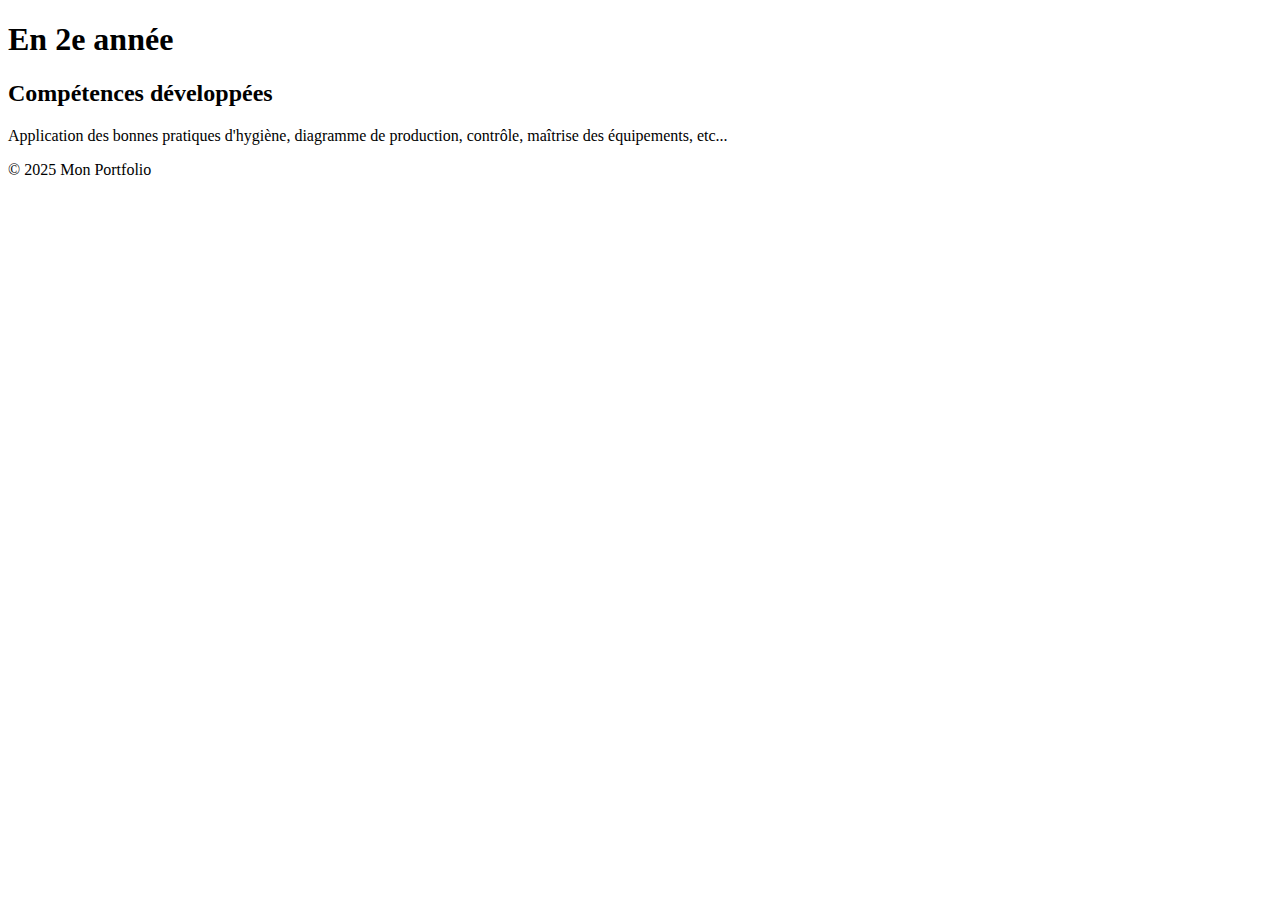
==== projet_2e_annee.html @ 0ee8945e "Create projet_2e_annee.html" ====
<!DOCTYPE html>
<html lang="fr">
<head>
    <meta charset="UTF-8">
    <meta name="viewport" content="width=device-width, initial-scale=1.0">
    <title>En 2e année</title>
    <link rel="stylesheet" href="style.css">
</head>
<body>
    <header>
        <h1>En 2e année</h1>
    </header>
    <section>
        <h2>Compétences développées</h2>
        <p>Application des bonnes pratiques d'hygiène, diagramme de production, contrôle, maîtrise des équipements, etc...</p>
    </section>
    <footer>
        <p>&copy; 2025 Mon Portfolio</p>
    </footer>
</body>
</html>
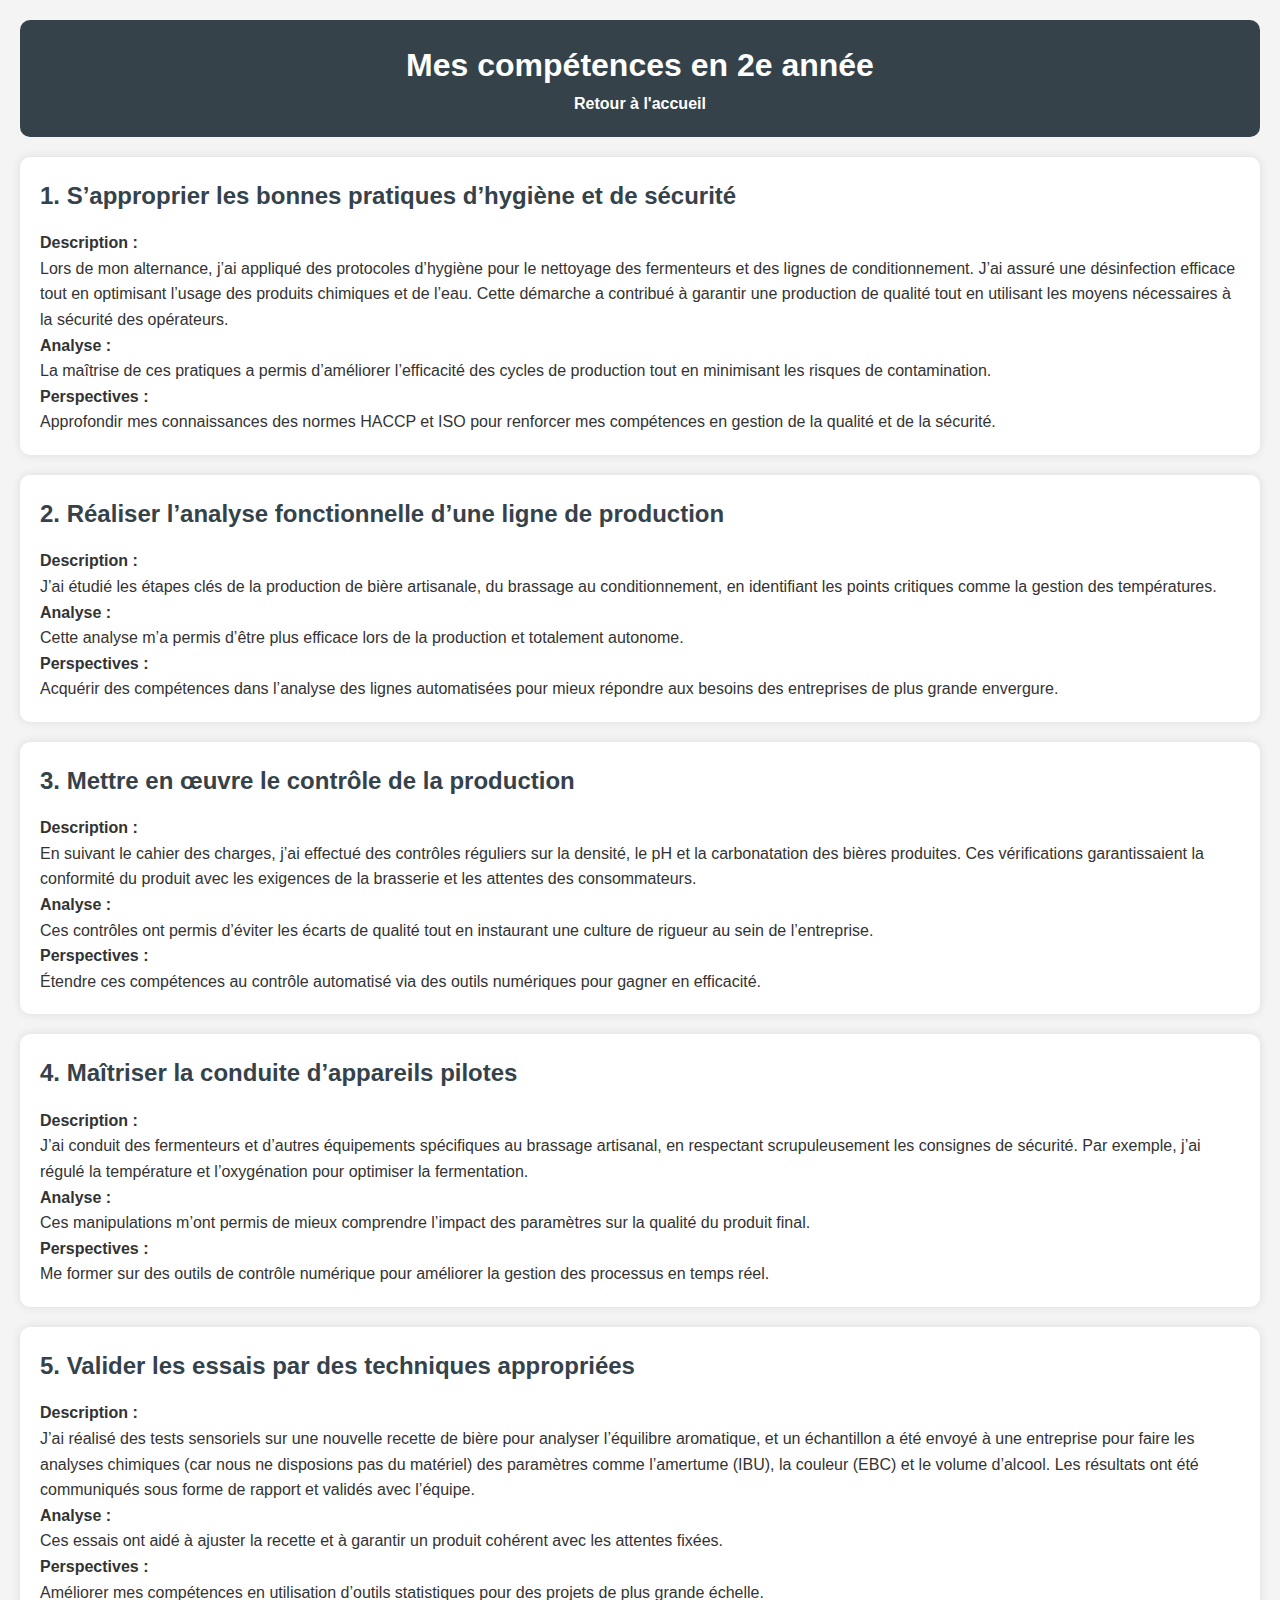
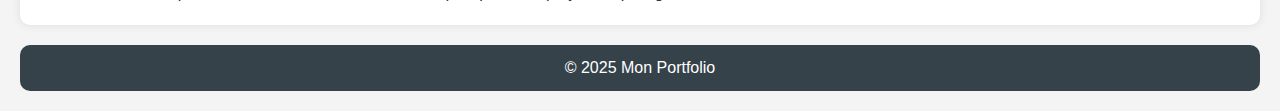
==== commit 72947cc9: "Update projet_2e_annee.html" ====
--- a/projet_2e_annee.html
+++ b/projet_2e_annee.html
@@ -8,12 +8,74 @@
 </head>
 <body>
     <header>
-        <h1>En 2e année</h1>
+        <h1>Mes compétences en 2e année</h1>
+        <nav>
+            <ul>
+                <li><a href="index.html">Retour à l'accueil</a></li>
+            </ul>
+        </nav>
     </header>
-    <section>
-        <h2>Compétences développées</h2>
-        <p>Application des bonnes pratiques d'hygiène, diagramme de production, contrôle, maîtrise des équipements, etc...</p>
+    
+    <section id="competence1">
+        <h2>1. S’approprier les bonnes pratiques d’hygiène et de sécurité</h2>
+        <p><strong>Description :</strong><br>
+        Lors de mon alternance, j’ai appliqué des protocoles d’hygiène pour le nettoyage des fermenteurs et des lignes de conditionnement. J’ai assuré une désinfection efficace tout en optimisant l’usage des produits chimiques et de l’eau. Cette démarche a contribué à garantir une production de qualité tout en utilisant les moyens nécessaires à la sécurité des opérateurs.</p>
+        
+        <p><strong>Analyse :</strong><br>
+        La maîtrise de ces pratiques a permis d’améliorer l’efficacité des cycles de production tout en minimisant les risques de contamination.</p>
+        
+        <p><strong>Perspectives :</strong><br>
+        Approfondir mes connaissances des normes HACCP et ISO pour renforcer mes compétences en gestion de la qualité et de la sécurité.</p>
     </section>
+
+    <section id="competence2">
+        <h2>2. Réaliser l’analyse fonctionnelle d’une ligne de production</h2>
+        <p><strong>Description :</strong><br>
+        J’ai étudié les étapes clés de la production de bière artisanale, du brassage au conditionnement, en identifiant les points critiques comme la gestion des températures.</p>
+        
+        <p><strong>Analyse :</strong><br>
+        Cette analyse m’a permis d’être plus efficace lors de la production et totalement autonome.</p>
+        
+        <p><strong>Perspectives :</strong><br>
+        Acquérir des compétences dans l’analyse des lignes automatisées pour mieux répondre aux besoins des entreprises de plus grande envergure.</p>
+    </section>
+
+    <section id="competence3">
+        <h2>3. Mettre en œuvre le contrôle de la production</h2>
+        <p><strong>Description :</strong><br>
+        En suivant le cahier des charges, j’ai effectué des contrôles réguliers sur la densité, le pH et la carbonatation des bières produites. Ces vérifications garantissaient la conformité du produit avec les exigences de la brasserie et les attentes des consommateurs.</p>
+        
+        <p><strong>Analyse :</strong><br>
+        Ces contrôles ont permis d’éviter les écarts de qualité tout en instaurant une culture de rigueur au sein de l’entreprise.</p>
+        
+        <p><strong>Perspectives :</strong><br>
+        Étendre ces compétences au contrôle automatisé via des outils numériques pour gagner en efficacité.</p>
+    </section>
+
+    <section id="competence4">
+        <h2>4. Maîtriser la conduite d’appareils pilotes</h2>
+        <p><strong>Description :</strong><br>
+        J’ai conduit des fermenteurs et d’autres équipements spécifiques au brassage artisanal, en respectant scrupuleusement les consignes de sécurité. Par exemple, j’ai régulé la température et l’oxygénation pour optimiser la fermentation.</p>
+        
+        <p><strong>Analyse :</strong><br>
+        Ces manipulations m’ont permis de mieux comprendre l’impact des paramètres sur la qualité du produit final.</p>
+        
+        <p><strong>Perspectives :</strong><br>
+        Me former sur des outils de contrôle numérique pour améliorer la gestion des processus en temps réel.</p>
+    </section>
+
+    <section id="competence5">
+        <h2>5. Valider les essais par des techniques appropriées</h2>
+        <p><strong>Description :</strong><br>
+        J’ai réalisé des tests sensoriels sur une nouvelle recette de bière pour analyser l’équilibre aromatique, et un échantillon a été envoyé à une entreprise pour faire les analyses chimiques (car nous ne disposions pas du matériel) des paramètres comme l’amertume (IBU), la couleur (EBC) et le volume d’alcool. Les résultats ont été communiqués sous forme de rapport et validés avec l’équipe.</p>
+        
+        <p><strong>Analyse :</strong><br>
+        Ces essais ont aidé à ajuster la recette et à garantir un produit cohérent avec les attentes fixées.</p>
+        
+        <p><strong>Perspectives :</strong><br>
+        Améliorer mes compétences en utilisation d’outils statistiques pour des projets de plus grande échelle.</p>
+    </section>
+
     <footer>
         <p>&copy; 2025 Mon Portfolio</p>
     </footer>
--- a/style.css
+++ b/style.css
@@ -0,0 +1,104 @@
+/* Reset CSS */
+* {
+    margin: 0;
+    padding: 0;
+    box-sizing: border-box;
+    font-family: Arial, sans-serif;
+}
+
+body {
+    background-color: #f4f4f4;
+    color: #333;
+    line-height: 1.6;
+    padding: 20px;
+}
+
+header {
+    background: #35424a;
+    color: #fff;
+    padding: 20px;
+    text-align: center;
+    border-radius: 10px;
+}
+
+nav ul {
+    list-style: none;
+    padding: 0;
+}
+
+nav ul li {
+    display: inline;
+    margin: 0 15px;
+}
+
+nav ul li a {
+    color: #fff;
+    text-decoration: none;
+    font-weight: bold;
+}
+
+section {
+    background: #fff;
+    padding: 20px;
+    margin: 20px 0;
+    border-radius: 10px;
+    box-shadow: 0 0 10px rgba(0, 0, 0, 0.1);
+}
+
+h2 {
+    color: #35424a;
+    margin-bottom: 15px;
+}
+
+.project {
+    background: #e3e3e3;
+    padding: 15px;
+    margin-bottom: 10px;
+    border-radius: 5px;
+}
+
+.project h3 a {
+    text-decoration: none;
+    color: #35424a;
+    font-weight: bold;
+}
+
+form {
+    display: flex;
+    flex-direction: column;
+}
+
+label {
+    margin: 5px 0;
+    font-weight: bold;
+}
+
+input, textarea {
+    padding: 10px;
+    margin-bottom: 10px;
+    border: 1px solid #ccc;
+    border-radius: 5px;
+    width: 100%;
+}
+
+button {
+    background: #35424a;
+    color: #fff;
+    padding: 10px;
+    border: none;
+    cursor: pointer;
+    border-radius: 5px;
+}
+
+button:hover {
+    background: #1f2a30;
+}
+
+footer {
+    text-align: center;
+    margin-top: 20px;
+    padding: 10px;
+    background: #35424a;
+    color: white;
+    border-radius: 10px;
+}
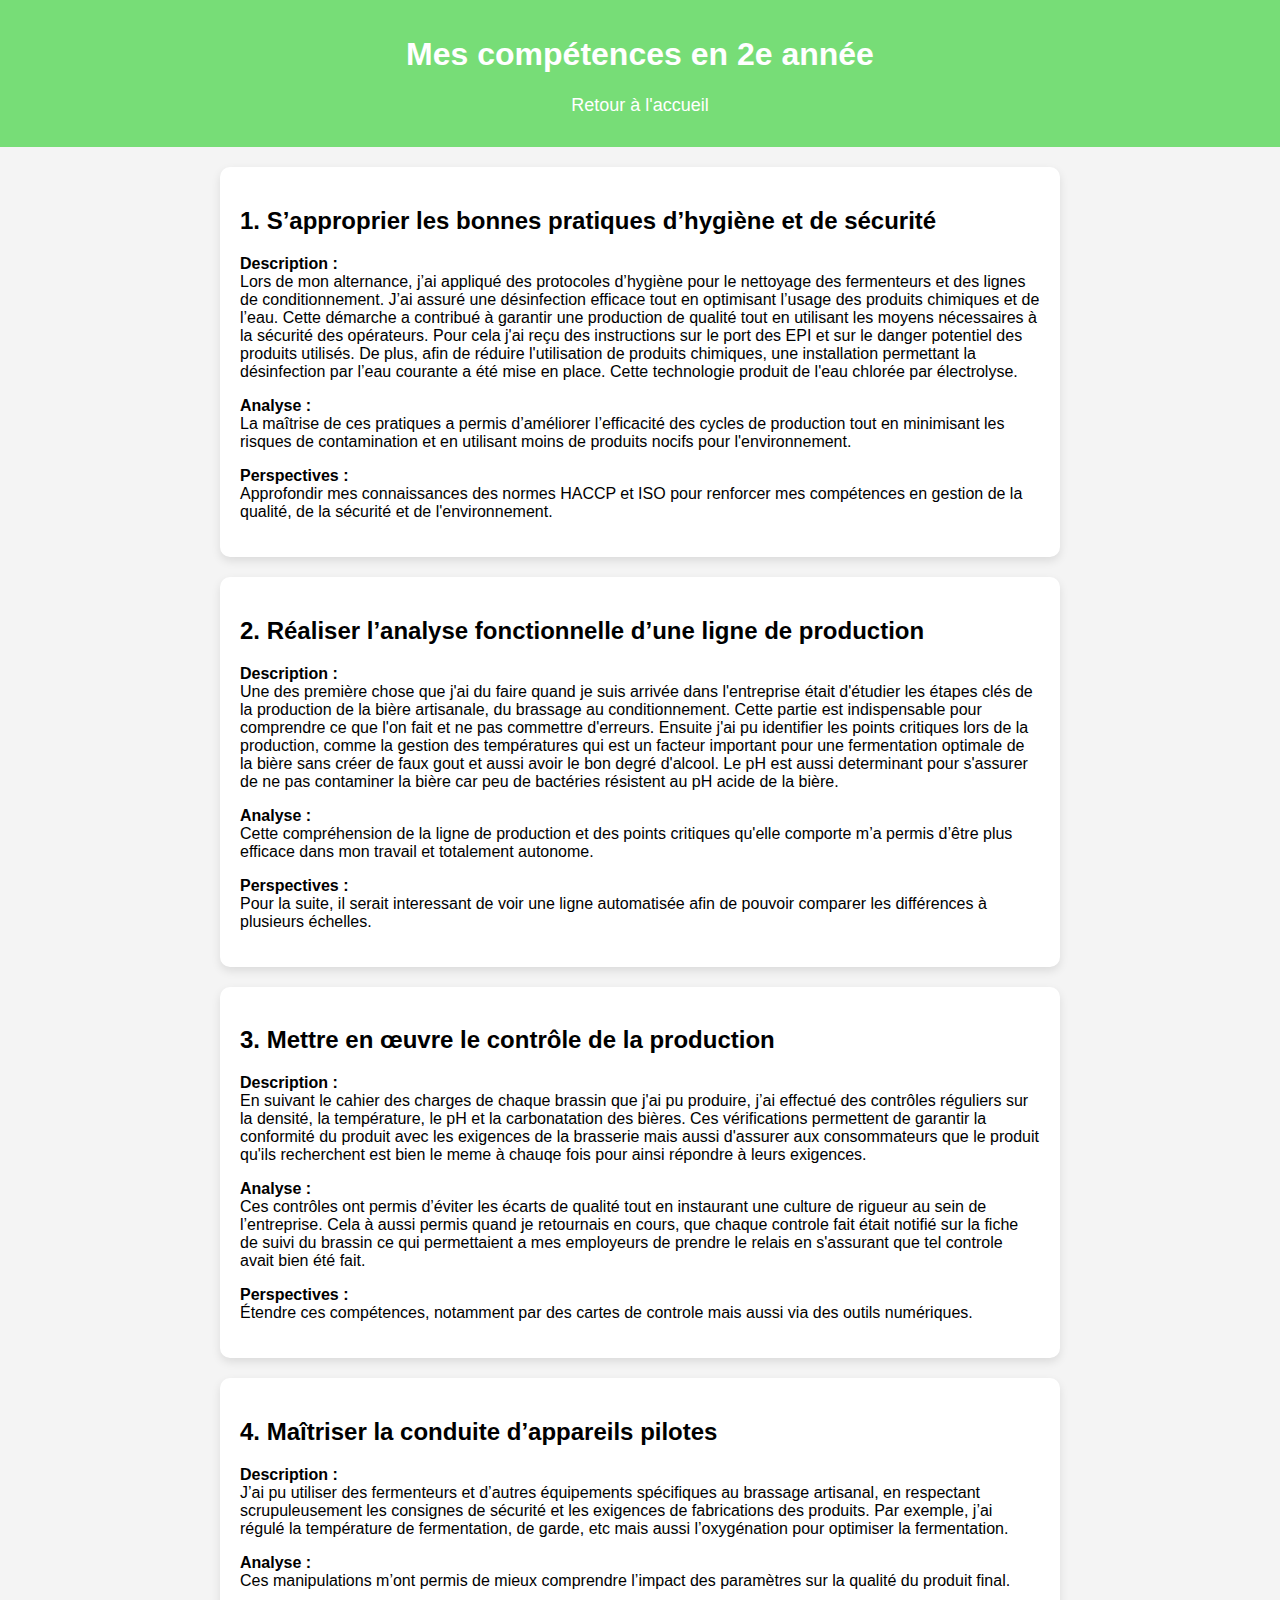
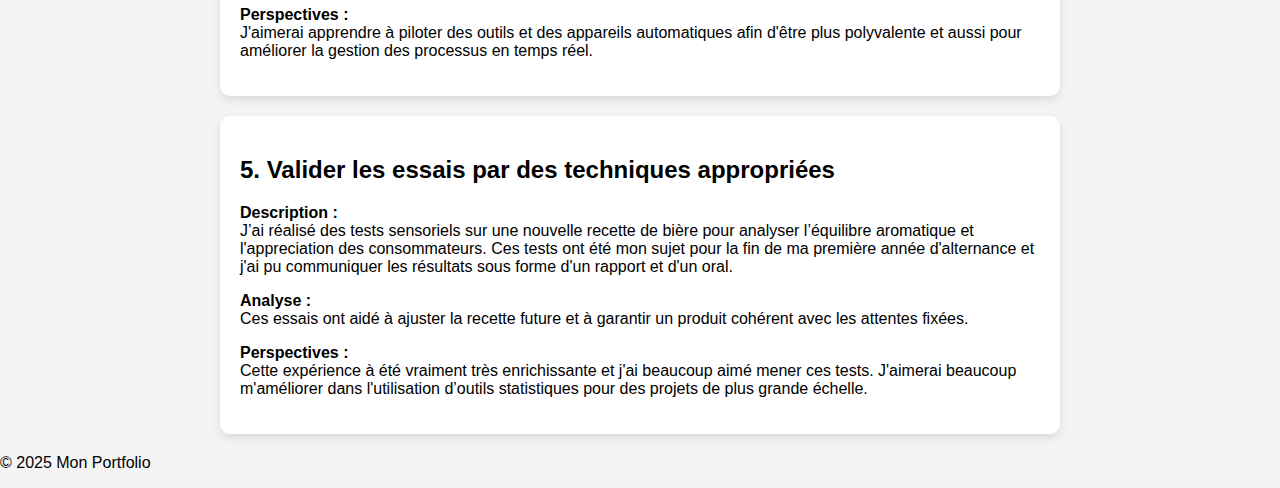
==== commit b4a938d3: "Update projet_2e_annee.html" ====
--- a/projet_2e_annee.html
+++ b/projet_2e_annee.html
@@ -19,61 +19,61 @@
     <section id="competence1">
         <h2>1. S’approprier les bonnes pratiques d’hygiène et de sécurité</h2>
         <p><strong>Description :</strong><br>
-        Lors de mon alternance, j’ai appliqué des protocoles d’hygiène pour le nettoyage des fermenteurs et des lignes de conditionnement. J’ai assuré une désinfection efficace tout en optimisant l’usage des produits chimiques et de l’eau. Cette démarche a contribué à garantir une production de qualité tout en utilisant les moyens nécessaires à la sécurité des opérateurs.</p>
+        Lors de mon alternance, j’ai appliqué des protocoles d’hygiène pour le nettoyage des fermenteurs et des lignes de conditionnement. J’ai assuré une désinfection efficace tout en optimisant l’usage des produits chimiques et de l’eau. Cette démarche a contribué à garantir une production de qualité tout en utilisant les moyens nécessaires à la sécurité des opérateurs. Pour cela j'ai reçu des instructions sur le port des EPI et sur le danger potentiel des produits utilisés. De plus, afin de réduire l'utilisation de produits chimiques, une installation permettant la désinfection par l’eau courante a été mise en place. Cette technologie produit de l'eau chlorée par électrolyse.</p>
         
         <p><strong>Analyse :</strong><br>
-        La maîtrise de ces pratiques a permis d’améliorer l’efficacité des cycles de production tout en minimisant les risques de contamination.</p>
+        La maîtrise de ces pratiques a permis d’améliorer l’efficacité des cycles de production tout en minimisant les risques de contamination et en utilisant moins de produits nocifs pour l'environnement.</p>
         
         <p><strong>Perspectives :</strong><br>
-        Approfondir mes connaissances des normes HACCP et ISO pour renforcer mes compétences en gestion de la qualité et de la sécurité.</p>
+        Approfondir mes connaissances des normes HACCP et ISO pour renforcer mes compétences en gestion de la qualité, de la sécurité et de l'environnement.</p>
     </section>
 
     <section id="competence2">
         <h2>2. Réaliser l’analyse fonctionnelle d’une ligne de production</h2>
         <p><strong>Description :</strong><br>
-        J’ai étudié les étapes clés de la production de bière artisanale, du brassage au conditionnement, en identifiant les points critiques comme la gestion des températures.</p>
+        Une des première chose que j'ai du faire quand je suis arrivée dans l'entreprise était d'étudier les étapes clés de la production de la bière artisanale, du brassage au conditionnement. Cette partie est indispensable pour comprendre ce que l'on fait et ne pas commettre d'erreurs. Ensuite j'ai pu identifier les points critiques lors de la production, comme la gestion des températures qui est un facteur important pour une fermentation optimale de la bière sans créer de faux gout et aussi avoir le bon degré d'alcool. Le pH est aussi determinant pour s'assurer de ne pas contaminer la bière car peu de bactéries résistent au pH acide de la bière.</p>
         
         <p><strong>Analyse :</strong><br>
-        Cette analyse m’a permis d’être plus efficace lors de la production et totalement autonome.</p>
+        Cette compréhension de la ligne de production et des points critiques qu'elle comporte m’a permis d’être plus efficace dans mon travail et totalement autonome.</p>
         
         <p><strong>Perspectives :</strong><br>
-        Acquérir des compétences dans l’analyse des lignes automatisées pour mieux répondre aux besoins des entreprises de plus grande envergure.</p>
+        Pour la suite, il serait interessant de voir une ligne automatisée afin de pouvoir comparer les différences à plusieurs échelles.</p>
     </section>
 
     <section id="competence3">
         <h2>3. Mettre en œuvre le contrôle de la production</h2>
         <p><strong>Description :</strong><br>
-        En suivant le cahier des charges, j’ai effectué des contrôles réguliers sur la densité, le pH et la carbonatation des bières produites. Ces vérifications garantissaient la conformité du produit avec les exigences de la brasserie et les attentes des consommateurs.</p>
+        En suivant le cahier des charges de chaque brassin que j'ai pu produire, j’ai effectué des contrôles réguliers sur la densité, la température, le pH et la carbonatation des bières. Ces vérifications permettent de garantir la conformité du produit avec les exigences de la brasserie mais aussi d'assurer aux consommateurs que le produit qu'ils recherchent est bien le meme à chauqe fois pour ainsi répondre à leurs exigences.</p>
         
         <p><strong>Analyse :</strong><br>
-        Ces contrôles ont permis d’éviter les écarts de qualité tout en instaurant une culture de rigueur au sein de l’entreprise.</p>
+        Ces contrôles ont permis d’éviter les écarts de qualité tout en instaurant une culture de rigueur au sein de l’entreprise. Cela à aussi permis quand je retournais en cours, que chaque controle fait était notifié sur la fiche de suivi du brassin ce qui permettaient a mes employeurs de prendre le relais en s'assurant que tel controle avait bien été fait.</p>
         
         <p><strong>Perspectives :</strong><br>
-        Étendre ces compétences au contrôle automatisé via des outils numériques pour gagner en efficacité.</p>
+        Étendre ces compétences, notamment par des cartes de controle mais aussi via des outils numériques.</p>
     </section>
 
     <section id="competence4">
         <h2>4. Maîtriser la conduite d’appareils pilotes</h2>
         <p><strong>Description :</strong><br>
-        J’ai conduit des fermenteurs et d’autres équipements spécifiques au brassage artisanal, en respectant scrupuleusement les consignes de sécurité. Par exemple, j’ai régulé la température et l’oxygénation pour optimiser la fermentation.</p>
+        J’ai pu utiliser des fermenteurs et d’autres équipements spécifiques au brassage artisanal, en respectant scrupuleusement les consignes de sécurité et les exigences de fabrications des produits. Par exemple, j’ai régulé la température de fermentation, de garde, etc mais aussi l’oxygénation pour optimiser la fermentation.</p>
         
         <p><strong>Analyse :</strong><br>
         Ces manipulations m’ont permis de mieux comprendre l’impact des paramètres sur la qualité du produit final.</p>
         
         <p><strong>Perspectives :</strong><br>
-        Me former sur des outils de contrôle numérique pour améliorer la gestion des processus en temps réel.</p>
+        J'aimerai apprendre à piloter des outils et des appareils automatiques afin d'être plus polyvalente et aussi pour améliorer la gestion des processus en temps réel.</p>
     </section>
 
     <section id="competence5">
         <h2>5. Valider les essais par des techniques appropriées</h2>
         <p><strong>Description :</strong><br>
-        J’ai réalisé des tests sensoriels sur une nouvelle recette de bière pour analyser l’équilibre aromatique, et un échantillon a été envoyé à une entreprise pour faire les analyses chimiques (car nous ne disposions pas du matériel) des paramètres comme l’amertume (IBU), la couleur (EBC) et le volume d’alcool. Les résultats ont été communiqués sous forme de rapport et validés avec l’équipe.</p>
+        J’ai réalisé des tests sensoriels sur une nouvelle recette de bière pour analyser l’équilibre aromatique et l'appreciation des consommateurs. Ces tests ont été mon sujet pour la fin de ma première année d'alternance et j'ai pu communiquer les résultats sous forme d'un rapport et d'un oral.</p>
         
         <p><strong>Analyse :</strong><br>
-        Ces essais ont aidé à ajuster la recette et à garantir un produit cohérent avec les attentes fixées.</p>
+        Ces essais ont aidé à ajuster la recette future et à garantir un produit cohérent avec les attentes fixées.</p>
         
         <p><strong>Perspectives :</strong><br>
-        Améliorer mes compétences en utilisation d’outils statistiques pour des projets de plus grande échelle.</p>
+        Cette expérience à été vraiment très enrichissante et j'ai beaucoup aimé mener ces tests. J'aimerai beaucoup m'améliorer dans l'utilisation d’outils statistiques pour des projets de plus grande échelle.</p>
     </section>
 
     <footer>
--- a/style.css
+++ b/style.css
@@ -1,29 +1,21 @@
-/* Reset CSS */
-* {
+body {
+    font-family: Arial, sans-serif;
     margin: 0;
     padding: 0;
-    box-sizing: border-box;
-    font-family: Arial, sans-serif;
-}
-
-body {
     background-color: #f4f4f4;
-    color: #333;
-    line-height: 1.6;
-    padding: 20px;
 }
 
 header {
-    background: #35424a;
-    color: #fff;
-    padding: 20px;
+    background: #77DD77;
+    color: white;
+    padding: 15px 0;
     text-align: center;
-    border-radius: 10px;
 }
 
 nav ul {
     list-style: none;
     padding: 0;
+    text-align: center;
 }
 
 nav ul li {
@@ -32,35 +24,44 @@
 }
 
 nav ul li a {
-    color: #fff;
+    color: white;
     text-decoration: none;
-    font-weight: bold;
+    font-size: 18px;
 }
 
 section {
-    background: #fff;
+    max-width: 800px;
+    margin: 20px auto;
     padding: 20px;
-    margin: 20px 0;
+    background: white;
+    box-shadow: 0px 4px 10px rgba(0, 0, 0, 0.1);
     border-radius: 10px;
-    box-shadow: 0 0 10px rgba(0, 0, 0, 0.1);
-}
-
-h2 {
-    color: #35424a;
-    margin-bottom: 15px;
 }
 
 .project {
-    background: #e3e3e3;
+    border: 2px solid #77DD77;
     padding: 15px;
-    margin-bottom: 10px;
-    border-radius: 5px;
+    margin: 10px 0;
+    border-radius: 10px;
+    text-align: center;
+    background-color: #f8f9fa;
+}
+
+.project:hover:not(#future .project) {
+    transform: scale(1.05); /* Effet de zoom */
+    box-shadow: 0px 4px 10px rgba(119, 221, 119, 0.5); /* Ombre verte pastel */
+    background-color: #e6f7e6; /* Léger changement de couleur */
 }
 
 .project h3 a {
     text-decoration: none;
-    color: #35424a;
-    font-weight: bold;
+    color: #77DD77;
+    font-size: 1.2em;
+    transition: color 0.3s ease;
+}
+
+.project h3 a:hover {
+    color: #5ba85b; /* Changement de couleur au survol */
 }
 
 form {
@@ -68,22 +69,13 @@
     flex-direction: column;
 }
 
-label {
-    margin: 5px 0;
-    font-weight: bold;
-}
-
-input, textarea {
-    padding: 10px;
+label, input, textarea {
     margin-bottom: 10px;
-    border: 1px solid #ccc;
-    border-radius: 5px;
-    width: 100%;
 }
 
 button {
-    background: #35424a;
-    color: #fff;
+    background: #77DD77;
+    color: white;
     padding: 10px;
     border: none;
     cursor: pointer;
@@ -91,14 +83,5 @@
 }
 
 button:hover {
-    background: #1f2a30;
+    background: #5ba85b;
 }
-
-footer {
-    text-align: center;
-    margin-top: 20px;
-    padding: 10px;
-    background: #35424a;
-    color: white;
-    border-radius: 10px;
-}
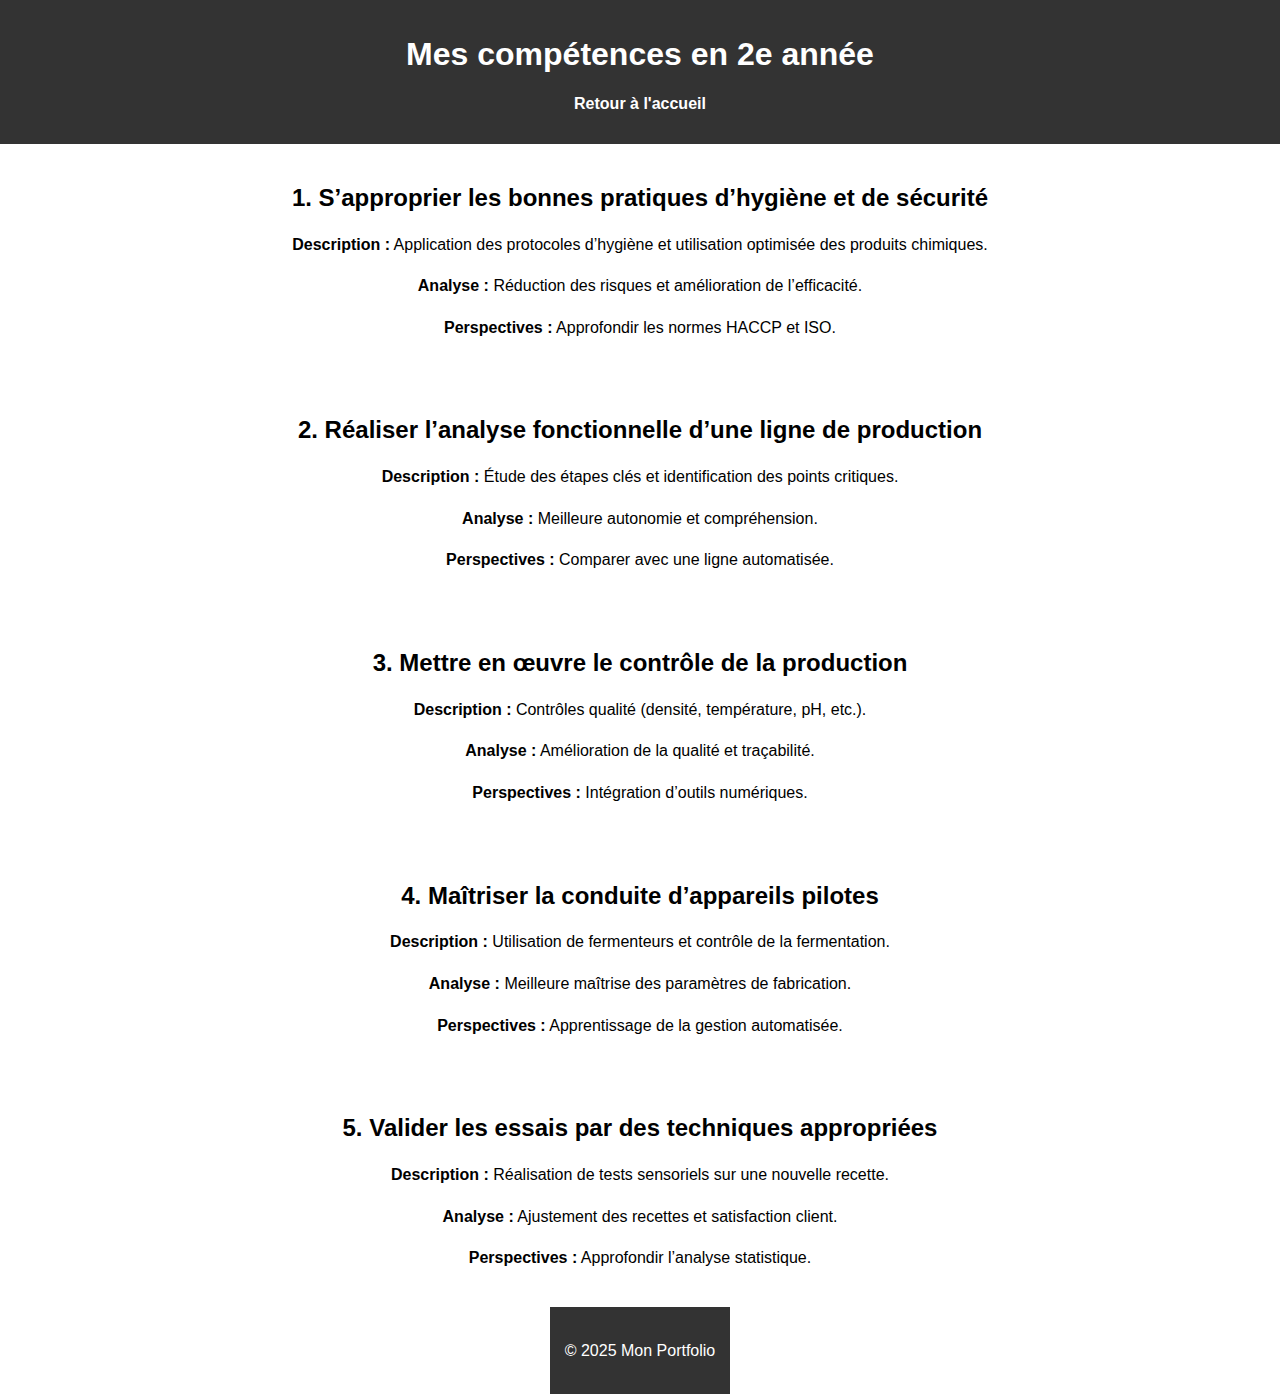
==== commit 0b3d5705: "Update projet_2e_annee.html" ====
--- a/projet_2e_annee.html
+++ b/projet_2e_annee.html
@@ -5,6 +5,60 @@
     <meta name="viewport" content="width=device-width, initial-scale=1.0">
     <title>En 2e année</title>
     <link rel="stylesheet" href="style.css">
+    <style>
+        body {
+            font-family: Arial, sans-serif;
+            margin: 0;
+            padding: 0;
+        }
+        header {
+            background-color: #333;
+            color: white;
+            text-align: center;
+            padding: 15px 0;
+        }
+        nav ul {
+            list-style: none;
+            padding: 0;
+            text-align: center;
+        }
+        nav ul li {
+            display: inline-block;
+            margin: 0 10px;
+        }
+        nav ul li a {
+            color: white;
+            text-decoration: none;
+        }
+        section {
+            padding: 20px;
+            max-width: 900px;
+            margin: auto;
+        }
+        p {
+            line-height: 1.6;
+        }
+        footer {
+            text-align: center;
+            padding: 15px;
+            background-color: #333;
+            color: white;
+        }
+        
+        /* Responsive Design */
+        @media (max-width: 768px) {
+            section {
+                padding: 15px;
+            }
+            nav ul {
+                padding: 0;
+            }
+            nav ul li {
+                display: block;
+                margin: 5px 0;
+            }
+        }
+    </style>
 </head>
 <body>
     <header>
@@ -18,62 +72,37 @@
     
     <section id="competence1">
         <h2>1. S’approprier les bonnes pratiques d’hygiène et de sécurité</h2>
-        <p><strong>Description :</strong><br>
-        Lors de mon alternance, j’ai appliqué des protocoles d’hygiène pour le nettoyage des fermenteurs et des lignes de conditionnement. J’ai assuré une désinfection efficace tout en optimisant l’usage des produits chimiques et de l’eau. Cette démarche a contribué à garantir une production de qualité tout en utilisant les moyens nécessaires à la sécurité des opérateurs. Pour cela j'ai reçu des instructions sur le port des EPI et sur le danger potentiel des produits utilisés. De plus, afin de réduire l'utilisation de produits chimiques, une installation permettant la désinfection par l’eau courante a été mise en place. Cette technologie produit de l'eau chlorée par électrolyse.</p>
-        
-        <p><strong>Analyse :</strong><br>
-        La maîtrise de ces pratiques a permis d’améliorer l’efficacité des cycles de production tout en minimisant les risques de contamination et en utilisant moins de produits nocifs pour l'environnement.</p>
-        
-        <p><strong>Perspectives :</strong><br>
-        Approfondir mes connaissances des normes HACCP et ISO pour renforcer mes compétences en gestion de la qualité, de la sécurité et de l'environnement.</p>
+        <p><strong>Description :</strong> Application des protocoles d’hygiène et utilisation optimisée des produits chimiques.</p>
+        <p><strong>Analyse :</strong> Réduction des risques et amélioration de l’efficacité.</p>
+        <p><strong>Perspectives :</strong> Approfondir les normes HACCP et ISO.</p>
     </section>
 
     <section id="competence2">
         <h2>2. Réaliser l’analyse fonctionnelle d’une ligne de production</h2>
-        <p><strong>Description :</strong><br>
-        Une des première chose que j'ai du faire quand je suis arrivée dans l'entreprise était d'étudier les étapes clés de la production de la bière artisanale, du brassage au conditionnement. Cette partie est indispensable pour comprendre ce que l'on fait et ne pas commettre d'erreurs. Ensuite j'ai pu identifier les points critiques lors de la production, comme la gestion des températures qui est un facteur important pour une fermentation optimale de la bière sans créer de faux gout et aussi avoir le bon degré d'alcool. Le pH est aussi determinant pour s'assurer de ne pas contaminer la bière car peu de bactéries résistent au pH acide de la bière.</p>
-        
-        <p><strong>Analyse :</strong><br>
-        Cette compréhension de la ligne de production et des points critiques qu'elle comporte m’a permis d’être plus efficace dans mon travail et totalement autonome.</p>
-        
-        <p><strong>Perspectives :</strong><br>
-        Pour la suite, il serait interessant de voir une ligne automatisée afin de pouvoir comparer les différences à plusieurs échelles.</p>
+        <p><strong>Description :</strong> Étude des étapes clés et identification des points critiques.</p>
+        <p><strong>Analyse :</strong> Meilleure autonomie et compréhension.</p>
+        <p><strong>Perspectives :</strong> Comparer avec une ligne automatisée.</p>
     </section>
 
     <section id="competence3">
         <h2>3. Mettre en œuvre le contrôle de la production</h2>
-        <p><strong>Description :</strong><br>
-        En suivant le cahier des charges de chaque brassin que j'ai pu produire, j’ai effectué des contrôles réguliers sur la densité, la température, le pH et la carbonatation des bières. Ces vérifications permettent de garantir la conformité du produit avec les exigences de la brasserie mais aussi d'assurer aux consommateurs que le produit qu'ils recherchent est bien le meme à chauqe fois pour ainsi répondre à leurs exigences.</p>
-        
-        <p><strong>Analyse :</strong><br>
-        Ces contrôles ont permis d’éviter les écarts de qualité tout en instaurant une culture de rigueur au sein de l’entreprise. Cela à aussi permis quand je retournais en cours, que chaque controle fait était notifié sur la fiche de suivi du brassin ce qui permettaient a mes employeurs de prendre le relais en s'assurant que tel controle avait bien été fait.</p>
-        
-        <p><strong>Perspectives :</strong><br>
-        Étendre ces compétences, notamment par des cartes de controle mais aussi via des outils numériques.</p>
+        <p><strong>Description :</strong> Contrôles qualité (densité, température, pH, etc.).</p>
+        <p><strong>Analyse :</strong> Amélioration de la qualité et traçabilité.</p>
+        <p><strong>Perspectives :</strong> Intégration d’outils numériques.</p>
     </section>
 
     <section id="competence4">
         <h2>4. Maîtriser la conduite d’appareils pilotes</h2>
-        <p><strong>Description :</strong><br>
-        J’ai pu utiliser des fermenteurs et d’autres équipements spécifiques au brassage artisanal, en respectant scrupuleusement les consignes de sécurité et les exigences de fabrications des produits. Par exemple, j’ai régulé la température de fermentation, de garde, etc mais aussi l’oxygénation pour optimiser la fermentation.</p>
-        
-        <p><strong>Analyse :</strong><br>
-        Ces manipulations m’ont permis de mieux comprendre l’impact des paramètres sur la qualité du produit final.</p>
-        
-        <p><strong>Perspectives :</strong><br>
-        J'aimerai apprendre à piloter des outils et des appareils automatiques afin d'être plus polyvalente et aussi pour améliorer la gestion des processus en temps réel.</p>
+        <p><strong>Description :</strong> Utilisation de fermenteurs et contrôle de la fermentation.</p>
+        <p><strong>Analyse :</strong> Meilleure maîtrise des paramètres de fabrication.</p>
+        <p><strong>Perspectives :</strong> Apprentissage de la gestion automatisée.</p>
     </section>
 
     <section id="competence5">
         <h2>5. Valider les essais par des techniques appropriées</h2>
-        <p><strong>Description :</strong><br>
-        J’ai réalisé des tests sensoriels sur une nouvelle recette de bière pour analyser l’équilibre aromatique et l'appreciation des consommateurs. Ces tests ont été mon sujet pour la fin de ma première année d'alternance et j'ai pu communiquer les résultats sous forme d'un rapport et d'un oral.</p>
-        
-        <p><strong>Analyse :</strong><br>
-        Ces essais ont aidé à ajuster la recette future et à garantir un produit cohérent avec les attentes fixées.</p>
-        
-        <p><strong>Perspectives :</strong><br>
-        Cette expérience à été vraiment très enrichissante et j'ai beaucoup aimé mener ces tests. J'aimerai beaucoup m'améliorer dans l'utilisation d’outils statistiques pour des projets de plus grande échelle.</p>
+        <p><strong>Description :</strong> Réalisation de tests sensoriels sur une nouvelle recette.</p>
+        <p><strong>Analyse :</strong> Ajustement des recettes et satisfaction client.</p>
+        <p><strong>Perspectives :</strong> Approfondir l’analyse statistique.</p>
     </section>
 
     <footer>
--- a/style.css
+++ b/style.css
@@ -2,86 +2,119 @@
     font-family: Arial, sans-serif;
     margin: 0;
     padding: 0;
-    background-color: #f4f4f4;
+    display: flex;
+    flex-direction: column;
+    align-items: center;
+    text-align: center;
+    width: 100%;
+    box-sizing: border-box;
 }
 
 header {
-    background: #77DD77;
-    color: white;
-    padding: 15px 0;
+    width: 100%;
+    background-color: #4CAF50;
+    padding: 1rem;
     text-align: center;
 }
 
 nav ul {
     list-style: none;
     padding: 0;
+    display: flex;
+    justify-content: center;
+    flex-wrap: wrap;
+    width: 100%;
+}
+
+nav ul li {
+    margin: 10px 15px;
+}
+
+nav ul li a {
+    text-decoration: none;
+    color: white;
+    font-weight: bold;
+}
+
+section {
+    max-width: 80%;
+    padding: 20px;
+    box-sizing: border-box;
+}
+
+.image-section {
+    max-width: 100%;
+    height: auto;
+    display: block;
+    margin: 0 auto;
+}
+
+.carousel {
+    max-width: 90%;
+    overflow: hidden;
+    position: relative;
+    display: flex;
+    justify-content: center;
+}
+
+.carousel-container {
+    display: flex;
+    transition: transform 0.5s ease-in-out;
+}
+
+.carousel-slide {
+    min-width: 100%;
     text-align: center;
 }
 
-nav ul li {
-    display: inline;
-    margin: 0 15px;
+.carousel-buttons button {
+    position: absolute;
+    top: 50%;
+    transform: translateY(-50%);
+    background-color: rgba(0, 0, 0, 0.5);
+    color: white;
+    border: none;
+    padding: 10px;
+    cursor: pointer;
 }
 
-nav ul li a {
-    color: white;
-    text-decoration: none;
-    font-size: 18px;
+#prev { left: 10px; }
+#next { right: 10px; }
+
+/* Responsive Design */
+@media (max-width: 1024px) {
+    section {
+        max-width: 90%;
+    }
 }
 
-section {
-    max-width: 800px;
-    margin: 20px auto;
-    padding: 20px;
-    background: white;
-    box-shadow: 0px 4px 10px rgba(0, 0, 0, 0.1);
-    border-radius: 10px;
+@media (max-width: 768px) {
+    nav ul {
+        flex-direction: column;
+        text-align: center;
+        padding: 0;
+    }
+
+    .carousel-slide h3, .carousel-slide p {
+        font-size: 14px;
+    }
+
+    section {
+        max-width: 95%;
+    }
 }
 
-.project {
-    border: 2px solid #77DD77;
-    padding: 15px;
-    margin: 10px 0;
-    border-radius: 10px;
-    text-align: center;
-    background-color: #f8f9fa;
+@media (max-width: 480px) {
+    body {
+        font-size: 14px;
+    }
+
+    nav ul li {
+        margin: 10px 0;
+    }
+
+    section {
+        max-width: 100%;
+        padding: 15px;
+    }
 }
-
-.project:hover:not(#future .project) {
-    transform: scale(1.05); /* Effet de zoom */
-    box-shadow: 0px 4px 10px rgba(119, 221, 119, 0.5); /* Ombre verte pastel */
-    background-color: #e6f7e6; /* Léger changement de couleur */
-}
-
-.project h3 a {
-    text-decoration: none;
-    color: #77DD77;
-    font-size: 1.2em;
-    transition: color 0.3s ease;
-}
-
-.project h3 a:hover {
-    color: #5ba85b; /* Changement de couleur au survol */
-}
-
-form {
-    display: flex;
-    flex-direction: column;
-}
-
-label, input, textarea {
-    margin-bottom: 10px;
-}
-
-button {
-    background: #77DD77;
-    color: white;
-    padding: 10px;
-    border: none;
-    cursor: pointer;
-    border-radius: 5px;
-}
-
-button:hover {
-    background: #5ba85b;
-}
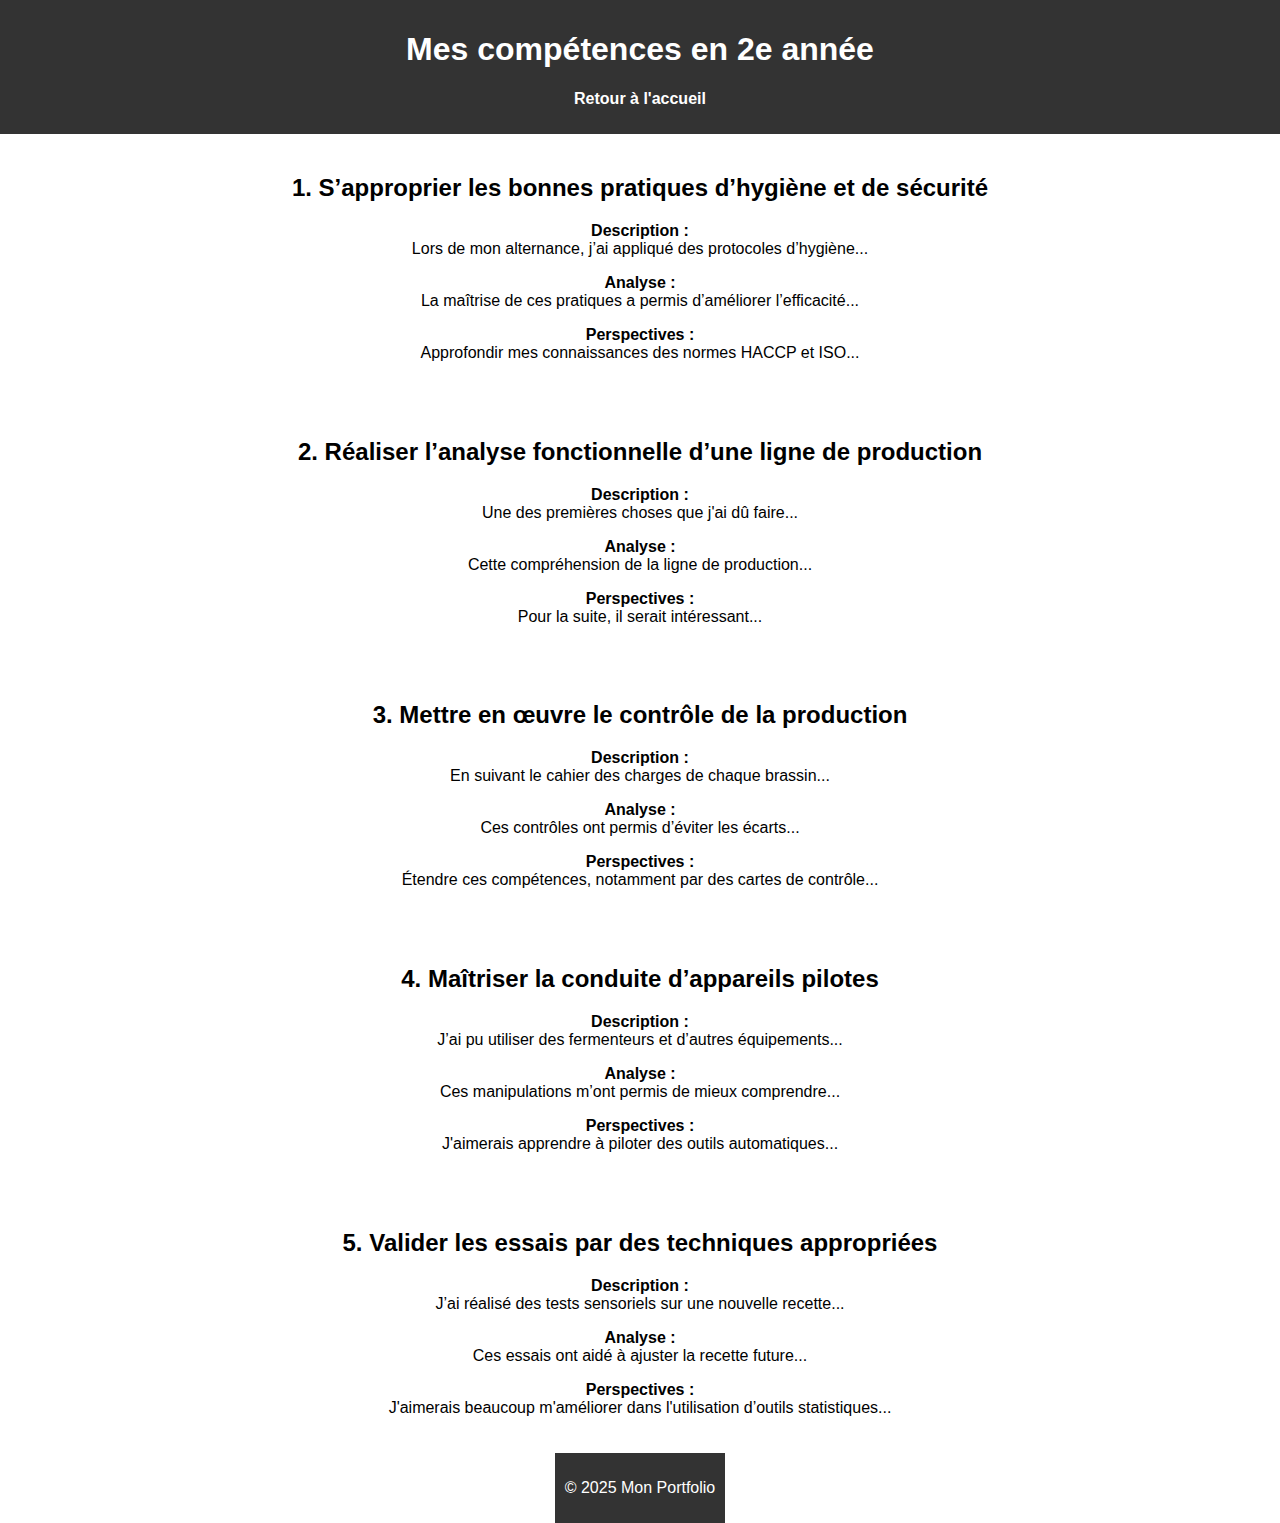
==== commit c43be049: "Update projet_2e_annee.html" ====
--- a/projet_2e_annee.html
+++ b/projet_2e_annee.html
@@ -15,15 +15,14 @@
             background-color: #333;
             color: white;
             text-align: center;
-            padding: 15px 0;
+            padding: 10px 0;
         }
         nav ul {
             list-style: none;
             padding: 0;
-            text-align: center;
         }
         nav ul li {
-            display: inline-block;
+            display: inline;
             margin: 0 10px;
         }
         nav ul li a {
@@ -35,12 +34,15 @@
             max-width: 900px;
             margin: auto;
         }
-        p {
-            line-height: 1.6;
+        img {
+            max-width: 100%;
+            height: auto;
+            display: block;
+            margin: 10px auto;
         }
         footer {
             text-align: center;
-            padding: 15px;
+            padding: 10px;
             background-color: #333;
             color: white;
         }
@@ -50,12 +52,16 @@
             section {
                 padding: 15px;
             }
-            nav ul {
-                padding: 0;
-            }
             nav ul li {
                 display: block;
+                text-align: center;
                 margin: 5px 0;
+            }
+            h2 {
+                font-size: 1.5em;
+            }
+            p {
+                font-size: 1em;
             }
         }
     </style>
@@ -72,37 +78,37 @@
     
     <section id="competence1">
         <h2>1. S’approprier les bonnes pratiques d’hygiène et de sécurité</h2>
-        <p><strong>Description :</strong> Application des protocoles d’hygiène et utilisation optimisée des produits chimiques.</p>
-        <p><strong>Analyse :</strong> Réduction des risques et amélioration de l’efficacité.</p>
-        <p><strong>Perspectives :</strong> Approfondir les normes HACCP et ISO.</p>
+        <p><strong>Description :</strong><br> Lors de mon alternance, j’ai appliqué des protocoles d’hygiène...</p>
+        <p><strong>Analyse :</strong><br> La maîtrise de ces pratiques a permis d’améliorer l’efficacité...</p>
+        <p><strong>Perspectives :</strong><br> Approfondir mes connaissances des normes HACCP et ISO...</p>
     </section>
 
     <section id="competence2">
         <h2>2. Réaliser l’analyse fonctionnelle d’une ligne de production</h2>
-        <p><strong>Description :</strong> Étude des étapes clés et identification des points critiques.</p>
-        <p><strong>Analyse :</strong> Meilleure autonomie et compréhension.</p>
-        <p><strong>Perspectives :</strong> Comparer avec une ligne automatisée.</p>
+        <p><strong>Description :</strong><br> Une des premières choses que j'ai dû faire...</p>
+        <p><strong>Analyse :</strong><br> Cette compréhension de la ligne de production...</p>
+        <p><strong>Perspectives :</strong><br> Pour la suite, il serait intéressant...</p>
     </section>
 
     <section id="competence3">
         <h2>3. Mettre en œuvre le contrôle de la production</h2>
-        <p><strong>Description :</strong> Contrôles qualité (densité, température, pH, etc.).</p>
-        <p><strong>Analyse :</strong> Amélioration de la qualité et traçabilité.</p>
-        <p><strong>Perspectives :</strong> Intégration d’outils numériques.</p>
+        <p><strong>Description :</strong><br> En suivant le cahier des charges de chaque brassin...</p>
+        <p><strong>Analyse :</strong><br> Ces contrôles ont permis d’éviter les écarts...</p>
+        <p><strong>Perspectives :</strong><br> Étendre ces compétences, notamment par des cartes de contrôle...</p>
     </section>
 
     <section id="competence4">
         <h2>4. Maîtriser la conduite d’appareils pilotes</h2>
-        <p><strong>Description :</strong> Utilisation de fermenteurs et contrôle de la fermentation.</p>
-        <p><strong>Analyse :</strong> Meilleure maîtrise des paramètres de fabrication.</p>
-        <p><strong>Perspectives :</strong> Apprentissage de la gestion automatisée.</p>
+        <p><strong>Description :</strong><br> J’ai pu utiliser des fermenteurs et d’autres équipements...</p>
+        <p><strong>Analyse :</strong><br> Ces manipulations m’ont permis de mieux comprendre...</p>
+        <p><strong>Perspectives :</strong><br> J'aimerais apprendre à piloter des outils automatiques...</p>
     </section>
 
     <section id="competence5">
         <h2>5. Valider les essais par des techniques appropriées</h2>
-        <p><strong>Description :</strong> Réalisation de tests sensoriels sur une nouvelle recette.</p>
-        <p><strong>Analyse :</strong> Ajustement des recettes et satisfaction client.</p>
-        <p><strong>Perspectives :</strong> Approfondir l’analyse statistique.</p>
+        <p><strong>Description :</strong><br> J’ai réalisé des tests sensoriels sur une nouvelle recette...</p>
+        <p><strong>Analyse :</strong><br> Ces essais ont aidé à ajuster la recette future...</p>
+        <p><strong>Perspectives :</strong><br> J'aimerais beaucoup m'améliorer dans l'utilisation d’outils statistiques...</p>
     </section>
 
     <footer>
